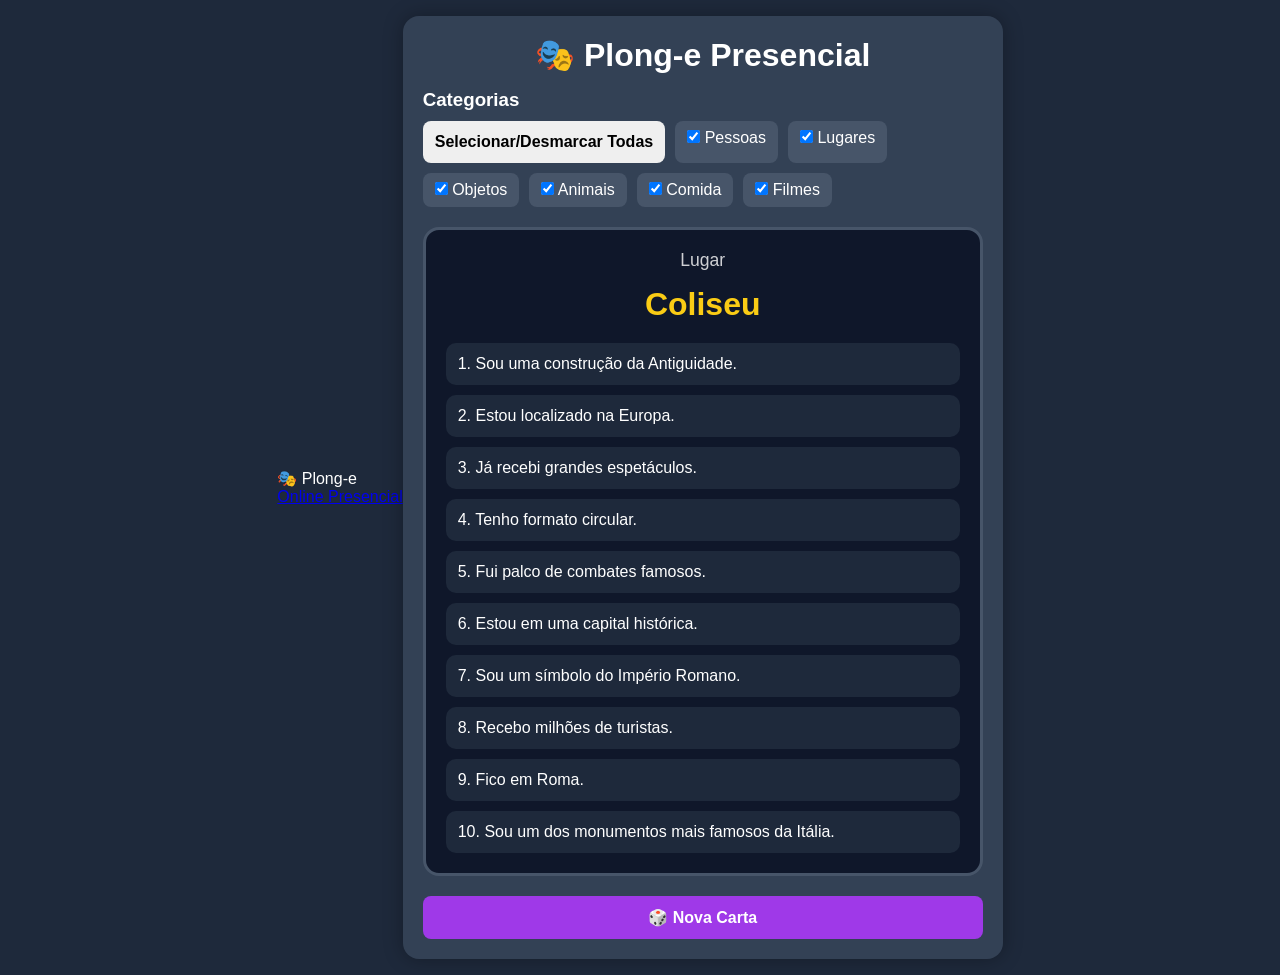
==== presencial.html @ ff1925b0 "adiciona versão presencial" ====
<!DOCTYPE html>
<html lang="pt-BR">
<head>
<meta charset="UTF-8">
<meta name="viewport" content="width=device-width, initial-scale=1.0">
<title>Plong-e Presencial</title>

<link rel="stylesheet" href="style.css">
<script src="presencial.js" defer></script>

<style>
.carta-presencial{
    background:#0f172a;
    border-radius:16px;
    padding:20px;
    margin-top:20px;
    border:3px solid #475569;
}

.categoria-carta{
    text-align:center;
    font-size:1.1rem;
    margin-bottom:15px;
    opacity:.8;
}

.resposta-carta{
    text-align:center;
    font-size:2rem;
    font-weight:bold;
    margin-bottom:20px;
    color:#facc15;
}

.lista-dicas{
    display:flex;
    flex-direction:column;
    gap:10px;
}

.dica-item{
    background:#1e293b;
    padding:12px;
    border-radius:10px;
}

.btn-nova-carta{
    width:100%;
    margin-top:20px;
}

@media (max-width:600px){

    .resposta-carta{
        font-size:1.5rem;
    }

}
</style>

</head>
<body>
<nav class="menu-superior">

    <div class="menu-conteudo">
        <div class="logo">
            🎭 Plong-e
        </div>
        <div class="menu-links">
            <a href="index.html">
                Online
            </a>
            <a href="presencial.html" class="ativo">
                Presencial
            </a>
        </div>
    </div>

</nav>
<div class="container">

    <h1>🎭 Plong-e Presencial</h1>

    <div class="categorias">

        <h3>Categorias</h3>

        <button onclick="alternarCategorias()">
            Selecionar/Desmarcar Todas
        </button>

        <label>
            <input type="checkbox" class="categoria-check" value="Pessoa" checked>
            Pessoas
        </label>

        <label>
            <input type="checkbox" class="categoria-check" value="Lugar" checked>
            Lugares
        </label>

        <label>
            <input type="checkbox" class="categoria-check" value="Objeto" checked>
            Objetos
        </label>

        <label>
            <input type="checkbox" class="categoria-check" value="Animal" checked>
            Animais
        </label>

        <label>
            <input type="checkbox" class="categoria-check" value="Comida" checked>
            Comida
        </label>

        <label>
            <input type="checkbox" class="categoria-check" value="Filme" checked>
            Filmes
        </label>

    </div>

    <div class="carta-presencial">

        <div
            class="categoria-carta"
            id="categoria">
        </div>

        <div
            class="resposta-carta"
            id="respostaCarta">
        </div>

        <div
            class="lista-dicas"
            id="listaDicas">
        </div>

    </div>

    <button
        class="btn-nova-palavra btn-nova-carta"
        onclick="novaCarta()">
        🎲 Nova Carta
    </button>

</div>

</body>
</html>
---- style.css ----
*{
    margin:0;
    padding:0;
    box-sizing:border-box;
    font-family:Arial, sans-serif;
}

body{
    background:#1e293b;
    color:white;
    min-height:100vh;
    display:flex;
    justify-content:center;
    align-items:center;
    padding:16px;
}

.container{
    width:100%;
    max-width:600px;
    background:#334155;
    border-radius:16px;
    padding:20px;
    box-shadow:0 0 20px rgba(0,0,0,.3);
}

h1{
    text-align:center;
    margin-bottom:15px;
}

.info{
    display:flex;
    justify-content:space-between;
    margin-bottom:15px;
    gap:10px;
    flex-wrap:wrap;
}

.card{
    background:#475569;
    padding:10px;
    border-radius:10px;
    flex:1;
    text-align:center;
}

.categorias{
    display:flex;
    flex-wrap:wrap;
    gap:10px;
    margin-bottom:15px;
}

.categorias h3{
    width:100%;
}

.categorias label{
    background:#475569;
    padding:8px 12px;
    border-radius:8px;
    cursor:pointer;
}

.dicas{
    background:#0f172a;
    border-radius:10px;
    padding:15px;
    min-height:150px;
    margin-bottom:15px;
}

.dica{
    margin-bottom:8px;
}

.controls{
    display:flex;
    flex-direction:column;
    gap:10px;
}

input{
    padding:12px;
    border:none;
    border-radius:8px;
    font-size:16px;
}

button{
    padding:12px;
    border:none;
    border-radius:8px;
    cursor:pointer;
    font-size:16px;
    font-weight:bold;
}

.btn-dica{
    background:#f59e0b;
    color:white;
}

.btn-desistir{
    background:#f01515;
    color:white;
}
.btn-nova-palavra{
    background:#9f39e8;
    color:white;
}


.btn-responder{
    background:#22c55e;
    color:white;
}

.mensagem{
    margin-top:15px;
    text-align:center;
    font-size:18px;
    font-weight:bold;
}

.fade-out {
    opacity: 0;
    transform: scale(0.95);
    transition: all .25s ease;
}

.fade-in {
    opacity: 1;
    transform: scale(1);
    transition: all .25s ease;
}

.trocou-palavra {
    animation: pulse 0.5s;
}

@keyframes pulse {
    0% { transform: scale(1); }
    50% { transform: scale(1.04); }
    100% { transform: scale(1); }
}

.feedback-palavra {
    position: fixed;
    top: 20px;
    left: 50%;
    transform: translateX(-50%);
    background: #22c55e;
    color: white;
    padding: 12px 20px;
    border-radius: 10px;
    font-weight: bold;
    z-index: 999;
    opacity: 0;
    transition: opacity .3s;
}

.feedback-palavra.show {
    opacity: 1;
}

.container {
    opacity: 1;
}

@media (max-width:480px){
    h1{
        font-size:1.5rem;
    }

    .card{
        min-width:100%;
    }
}
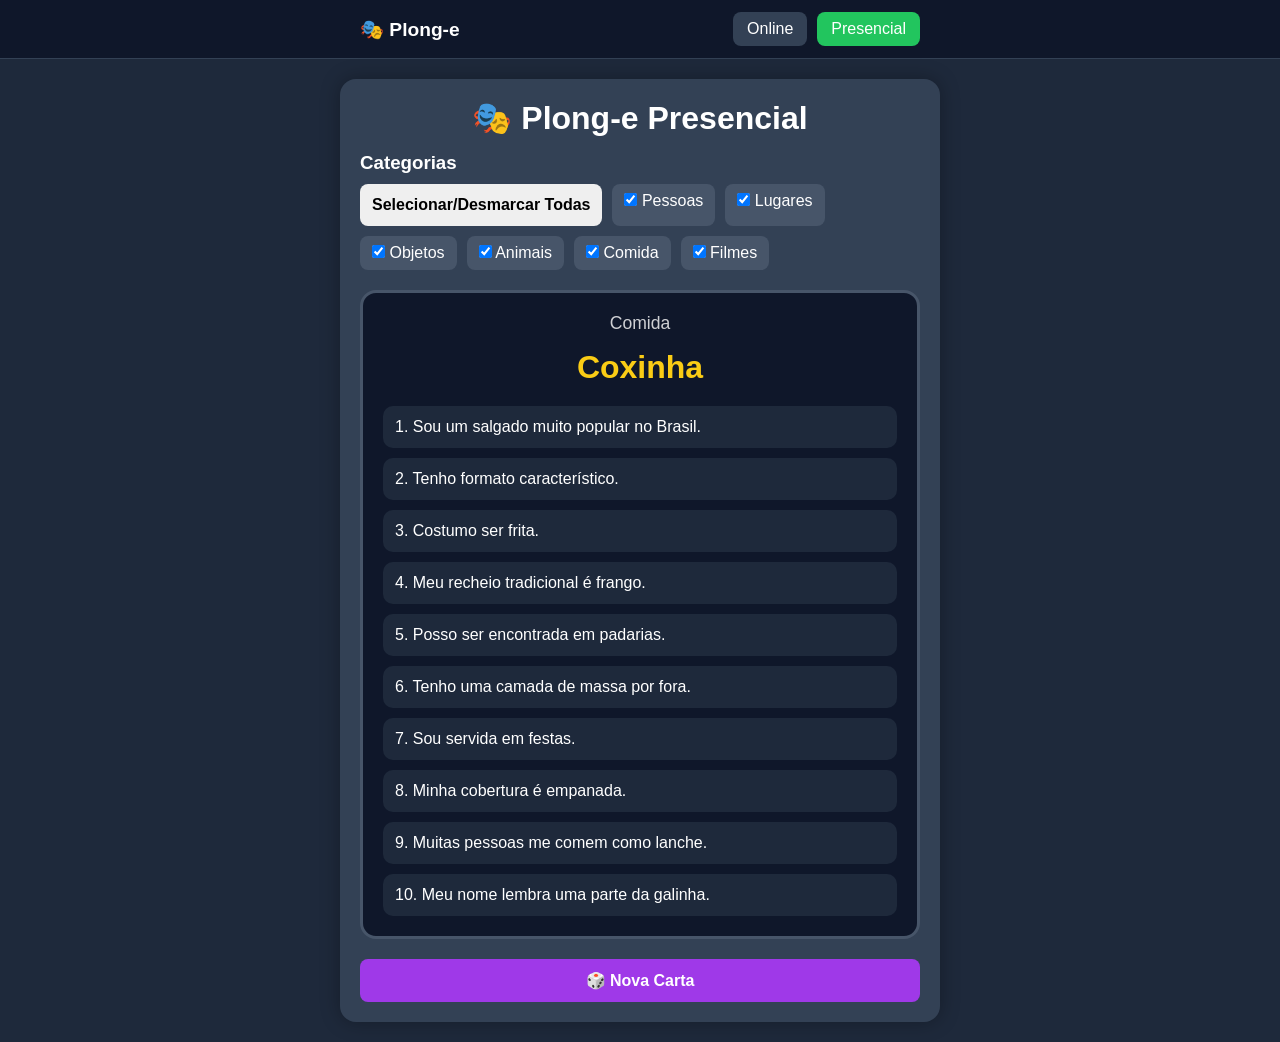
==== commit 64f73414: "Update presencial.html" ====
--- a/presencial.html
+++ b/presencial.html
@@ -3,7 +3,7 @@
 <head>
 <meta charset="UTF-8">
 <meta name="viewport" content="width=device-width, initial-scale=1.0">
-<title>Plong-e Presencial</title>
+<title>Plong-e</title>
 
 <link rel="stylesheet" href="style.css">
 <script src="presencial.js" defer></script>
@@ -149,4 +149,4 @@
 </div>
 
 </body>
-</html>+</html>
--- a/style.css
+++ b/style.css
@@ -1,3 +1,6 @@
+:root{
+    --largura-app: 600px;
+}
 *{
     margin:0;
     padding:0;
@@ -9,19 +12,27 @@
     background:#1e293b;
     color:white;
     min-height:100vh;
-    display:flex;
-    justify-content:center;
+
+    display:flex;
+    flex-direction:column;
+
     align-items:center;
-    padding:16px;
+
+    margin:0;
+    padding:0;
 }
 
 .container{
     width:100%;
-    max-width:600px;
+    max-width:var(--largura-app);
+
+    margin:20px auto;
+
     background:#334155;
     border-radius:16px;
     padding:20px;
     box-shadow:0 0 20px rgba(0,0,0,.3);
+    opacity: 1;
 }
 
 h1{
@@ -165,8 +176,57 @@
     opacity: 1;
 }
 
-.container {
-    opacity: 1;
+.menu-superior{
+    width:100%;
+    background:#0f172a;
+    border-bottom:1px solid #334155;
+}
+
+.menu-conteudo{
+
+    width:100%;
+    max-width:var(--largura-app);
+
+    margin:0 auto;
+
+    display:flex;
+    justify-content:space-between;
+    align-items:center;
+
+    padding:12px 20px;
+}
+
+.logo{
+    font-size:1.2rem;
+    font-weight:bold;
+    color:white;
+}
+
+.menu-links{
+    display:flex;
+    gap:10px;
+}
+
+.menu-links a{
+    text-decoration:none;
+
+    color:white;
+
+    padding:8px 14px;
+
+    border-radius:8px;
+
+    background:#334155;
+
+    transition:.2s;
+}
+
+.menu-links a:hover{
+    transform:translateY(-2px);
+}
+
+.menu-links a.ativo{
+    background:#22c55e;
 }
 
 @media (max-width:480px){
